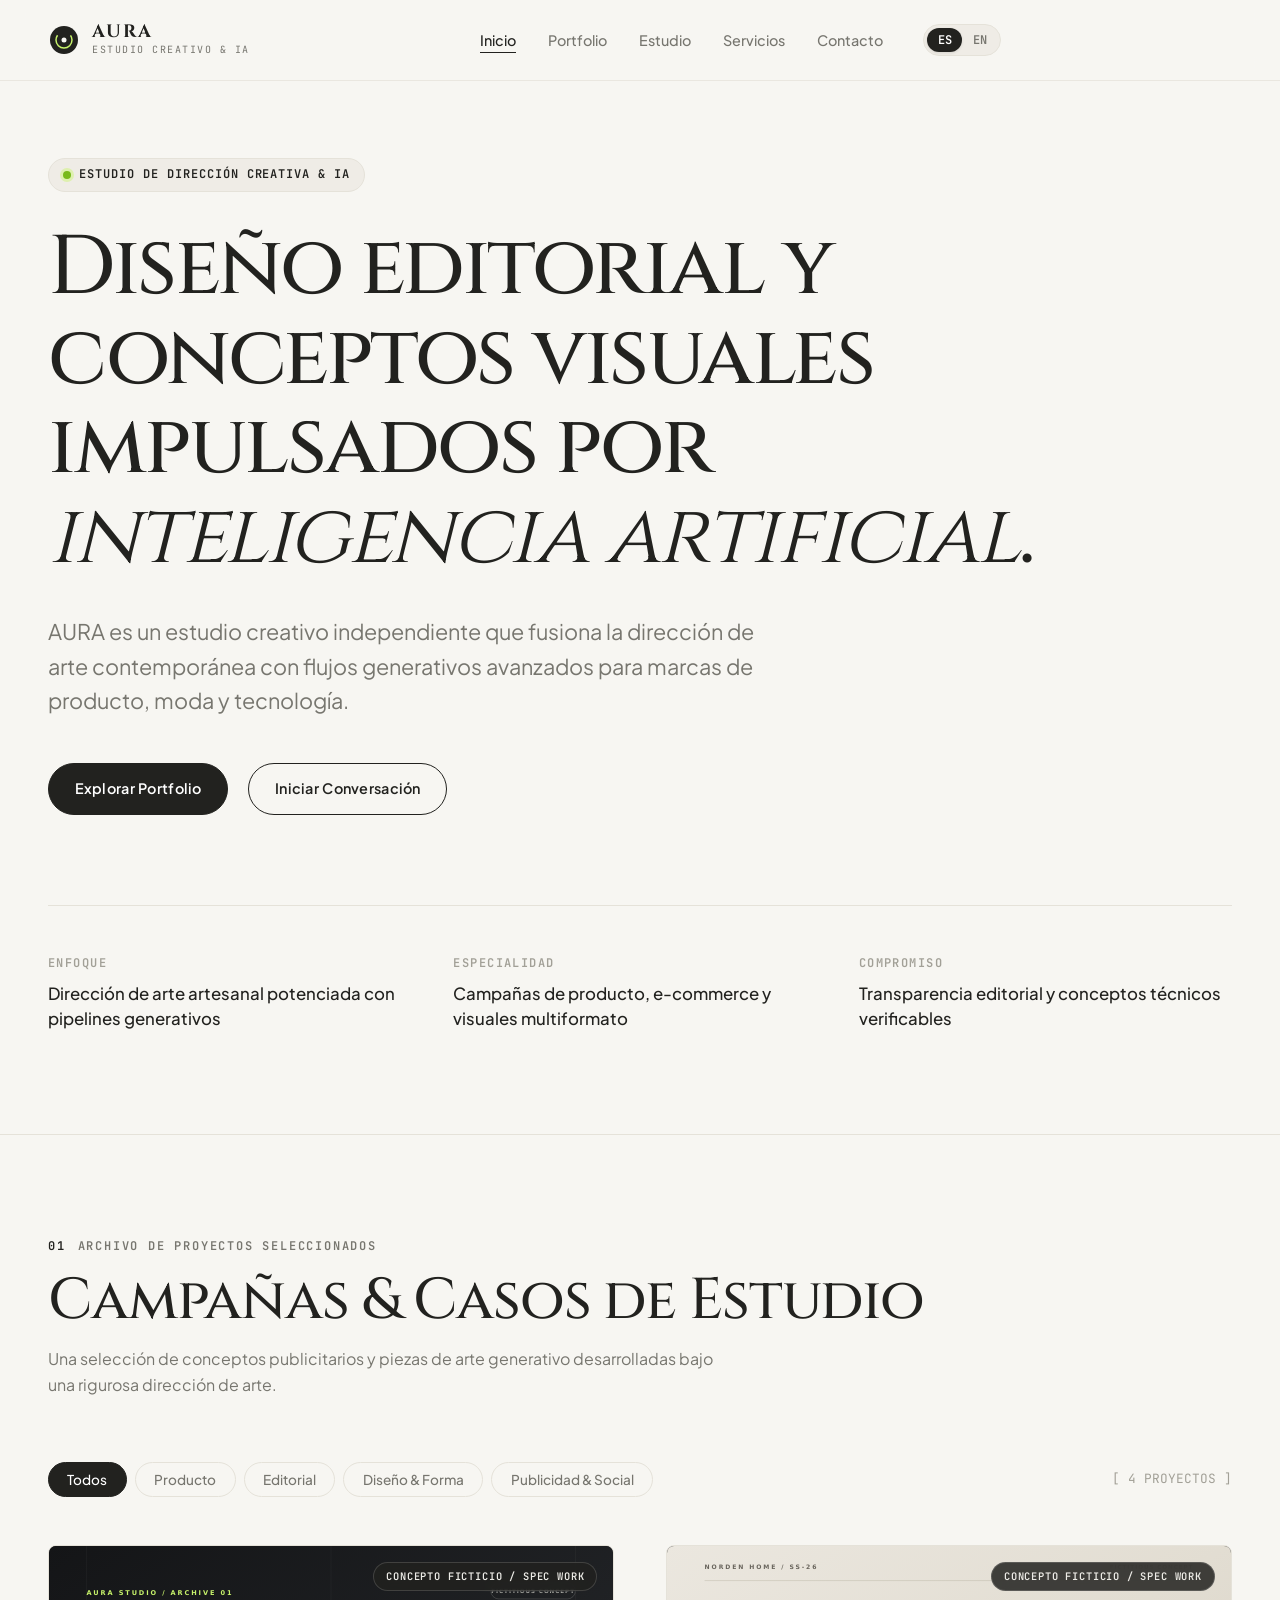
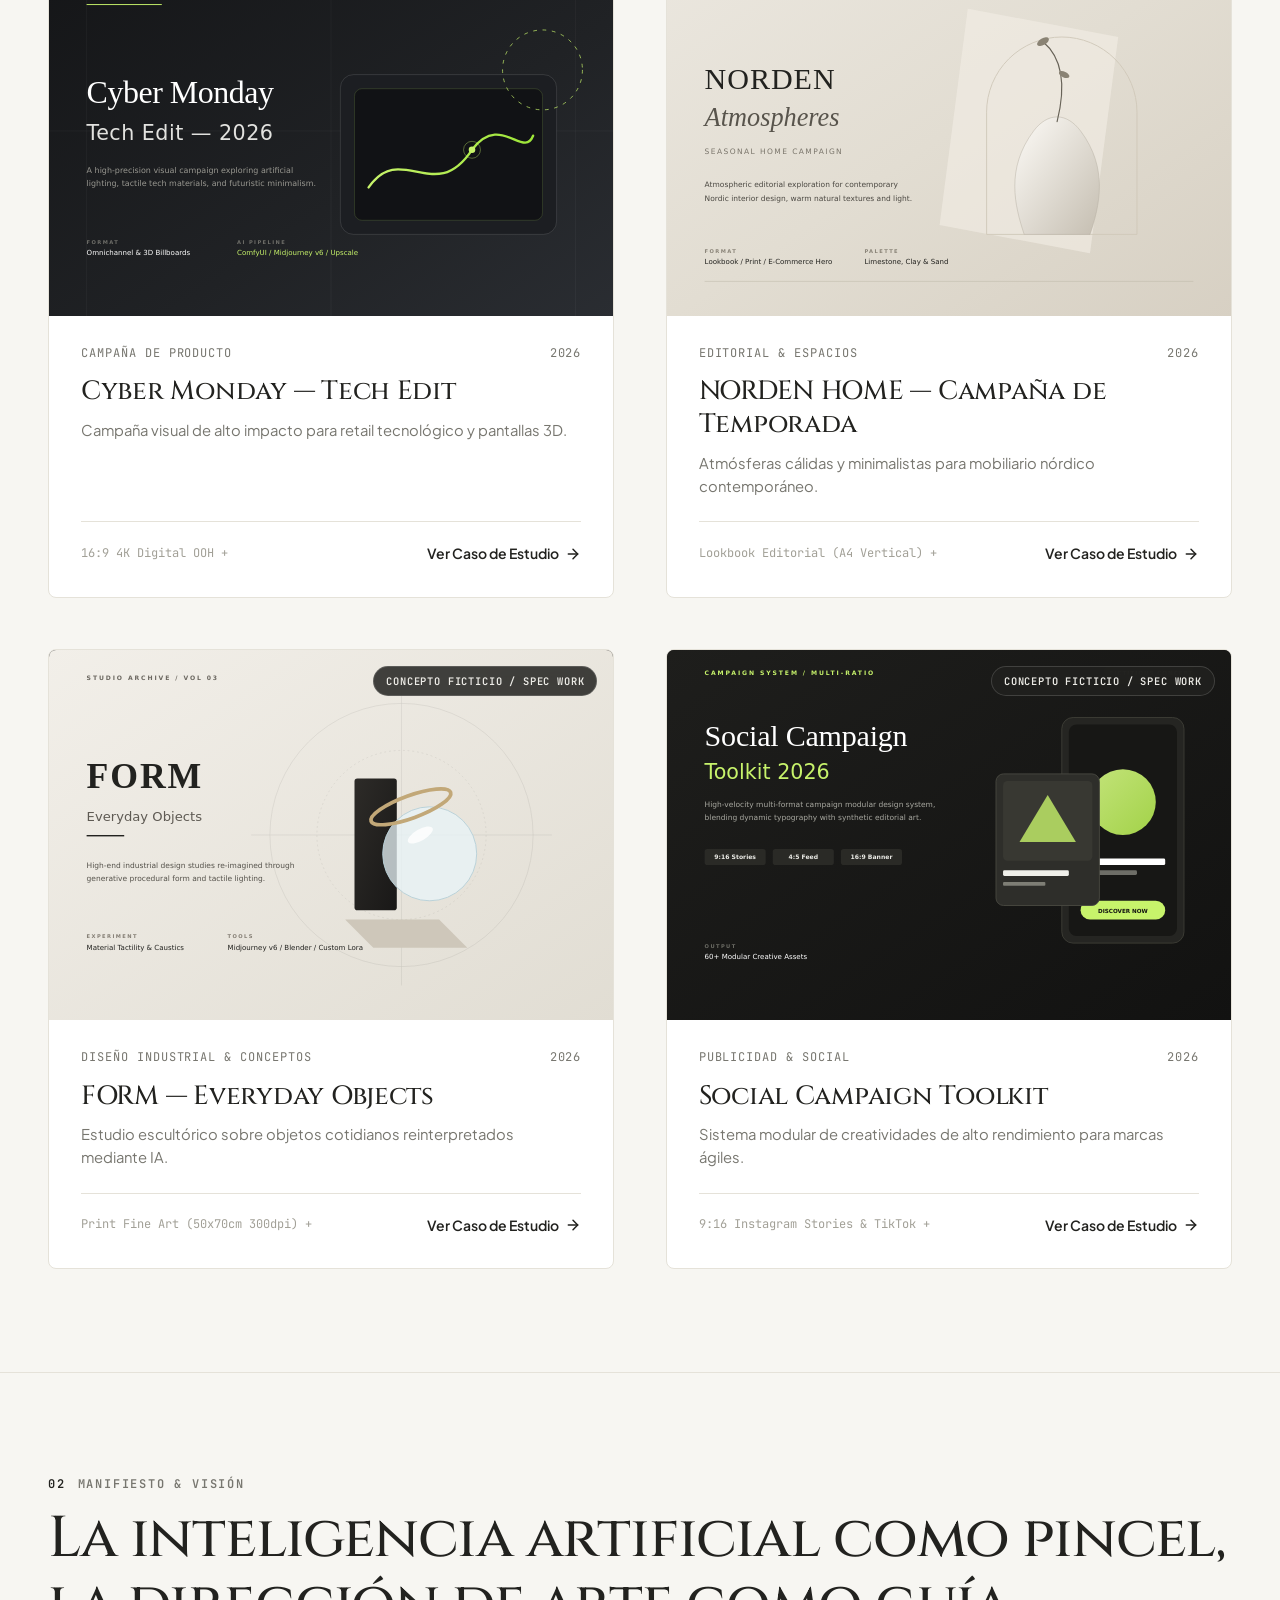
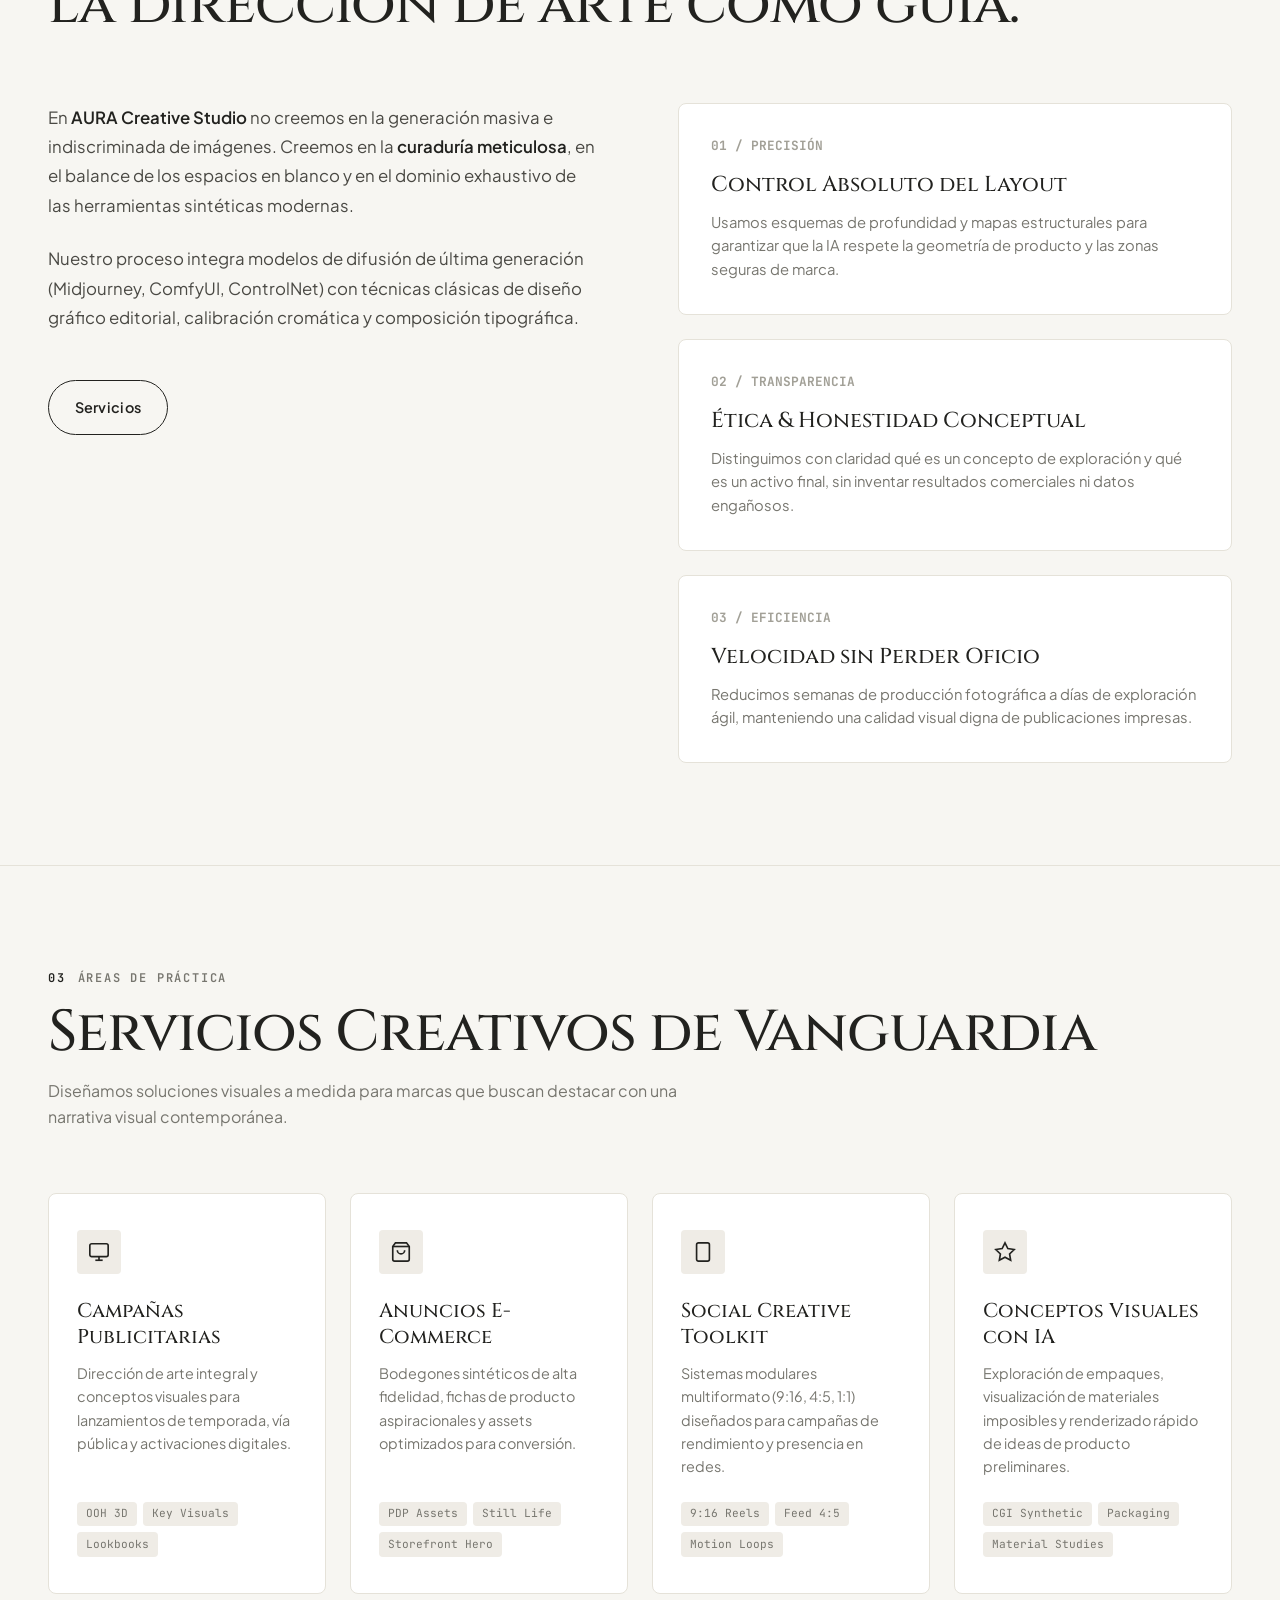
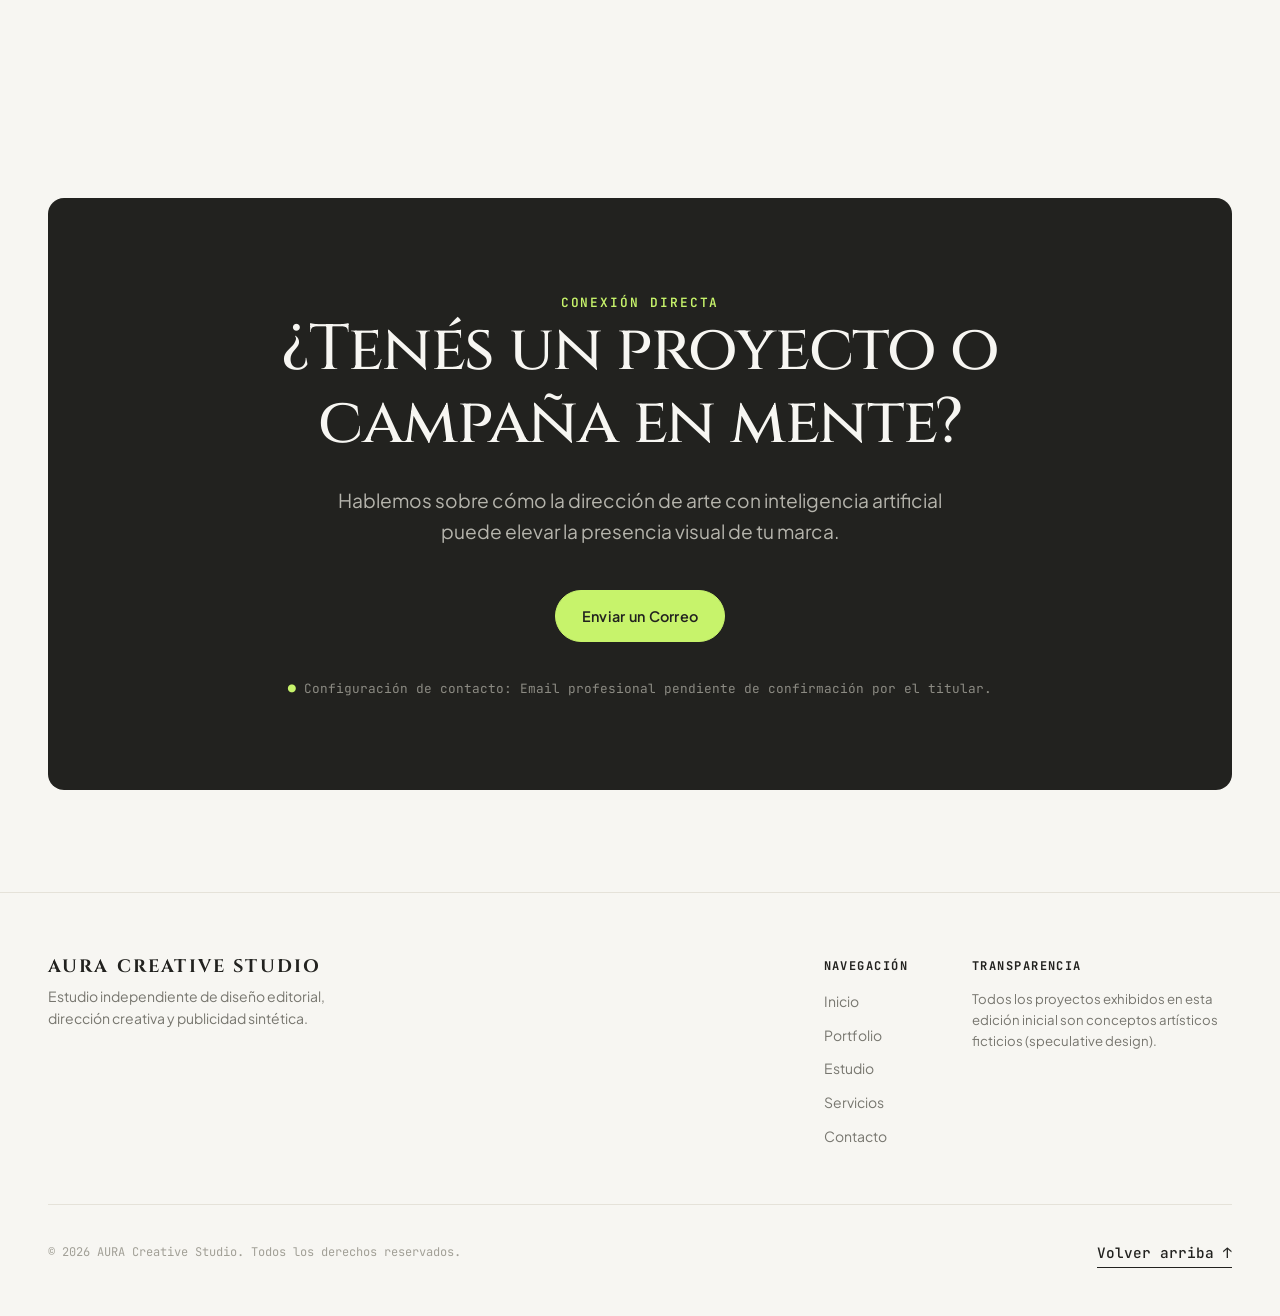
==== index.html @ a1bce403 "feat: initial release of AURA Creative Studio portfolio" ====
<!DOCTYPE html>
<html lang="es">
<head>
  <meta charset="UTF-8">
  <meta name="viewport" content="width=device-width, initial-scale=1.0">
  <title>AURA Creative Studio — Diseño Editorial & Contenido con IA</title>
  <meta name="description" content="Estudio creativo independiente especializado en campañas visuales, e-commerce y publicidad asistida por IA.">
  <meta name="keywords" content="AURA, Creative Studio, diseño editorial, inteligencia artificial, campañas publicitarias, dirección de arte, e-commerce">
  <meta name="author" content="AURA Creative Studio">
  
  <!-- Open Graph / Meta Social -->
  <meta property="og:type" content="website">
  <meta property="og:title" content="AURA Creative Studio — Diseño Editorial & Contenido con IA">
  <meta property="og:description" content="Estudio creativo independiente especializado en campañas visuales, e-commerce y publicidad asistida por IA.">
  <meta property="og:image" content="public/images/projects/cyber-monday.svg">
  <meta name="twitter:card" content="summary_large_image">

  <!-- Favicon -->
  <link rel="icon" type="image/svg+xml" href="public/favicon/favicon.svg">

  <!-- Typography: Cinzel, Plus Jakarta Sans, JetBrains Mono -->
  <link rel="preconnect" href="https://fonts.googleapis.com">
  <link rel="preconnect" href="https://fonts.gstatic.com" crossorigin>
  <link href="https://fonts.googleapis.com/css2?family=Cinzel:wght@400;500;600;700&family=JetBrains+Mono:wght@400;500;600;700&family=Plus+Jakarta+Sans:wght@300;400;500;600;700&display=swap" rel="stylesheet">

  <link rel="stylesheet" href="styles.css">
</head>
<body>
  <!-- Accessibility Skip Link -->
  <a href="#mainContent" class="skip-link" data-i18n="skip_link">Saltar al contenido principal</a>

  <!-- Header -->
  <header class="site-header" role="banner">
    <div class="container header-inner">
      <a href="#hero" class="brand-link" aria-label="AURA Creative Studio Home">
        <svg class="brand-mark" viewBox="0 0 64 64" width="32" height="32" aria-hidden="true">
          <circle cx="32" cy="32" r="28" fill="#22221F"/>
          <circle cx="32" cy="32" r="16" fill="none" stroke="#C7F36B" stroke-width="3" stroke-dasharray="60 30"/>
          <circle cx="32" cy="32" r="5" fill="#F7F6F2"/>
        </svg>
        <div class="brand-text">
          <span class="brand-name">AURA</span>
          <span class="brand-tag" data-i18n="brand_sub">Creative Studio &amp; AI</span>
        </div>
      </a>

      <!-- Desktop Nav -->
      <nav class="nav-desktop" aria-label="Navegación principal">
        <ul class="nav-links">
          <li><a href="#hero" class="nav-link active" data-i18n="nav_home">Inicio</a></li>
          <li><a href="#portfolio" class="nav-link" data-i18n="nav_portfolio">Portfolio</a></li>
          <li><a href="#studio" class="nav-link" data-i18n="nav_studio">Estudio</a></li>
          <li><a href="#services" class="nav-link" data-i18n="nav_services">Servicios</a></li>
          <li><a href="#contact" class="nav-link" data-i18n="nav_contact">Contacto</a></li>
        </ul>

        <!-- Language Switcher -->
        <div class="lang-switcher" role="group" aria-label="Selector de idioma">
          <button type="button" class="lang-btn active" data-set-lang="es" aria-pressed="true">ES</button>
          <button type="button" class="lang-btn" data-set-lang="en" aria-pressed="false">EN</button>
        </div>
      </nav>

      <!-- Mobile Actions -->
      <div class="header-actions">
        <div class="lang-switcher" style="display: none;" id="mobileLangSwitcher" role="group" aria-label="Selector de idioma móvil">
          <button type="button" class="lang-btn active" data-set-lang="es">ES</button>
          <button type="button" class="lang-btn" data-set-lang="en">EN</button>
        </div>
        <button type="button" class="mobile-menu-toggle" id="mobileMenuToggle" aria-expanded="false" aria-controls="mobileNav" aria-label="Abrir menú de navegación">
          <svg width="24" height="24" viewBox="0 0 24 24" fill="none" stroke="currentColor" stroke-width="2" stroke-linecap="round">
            <line x1="4" y1="8" x2="20" y2="8"></line>
            <line x1="4" y1="16" x2="20" y2="16"></line>
          </svg>
        </button>
      </div>
    </div>
  </header>

  <!-- Mobile Drawer -->
  <div class="mobile-nav" id="mobileNav" aria-label="Menú móvil">
    <ul class="mobile-nav-links">
      <li><a href="#hero" class="mobile-nav-link" data-i18n="nav_home">Inicio</a></li>
      <li><a href="#portfolio" class="mobile-nav-link" data-i18n="nav_portfolio">Portfolio</a></li>
      <li><a href="#studio" class="mobile-nav-link" data-i18n="nav_studio">Estudio</a></li>
      <li><a href="#services" class="mobile-nav-link" data-i18n="nav_services">Servicios</a></li>
      <li><a href="#contact" class="mobile-nav-link" data-i18n="nav_contact">Contacto</a></li>
    </ul>
    <div style="padding-top: 2rem; border-top: 1px solid var(--color-border); display: flex; justify-content: space-between; align-items: center;">
      <span style="font-family: var(--font-mono); font-size: 0.8rem; color: var(--color-text-secondary);">IDIOMA / LANGUAGE:</span>
      <div class="lang-switcher" role="group">
        <button type="button" class="lang-btn active" data-set-lang="es">ES</button>
        <button type="button" class="lang-btn" data-set-lang="en">EN</button>
      </div>
    </div>
  </div>

  <!-- Main Content -->
  <main id="mainContent">

    <!-- HERO SECTION -->
    <section class="section hero" id="hero">
      <div class="container">
        <div class="hero-editorial-badge">
          <span class="badge-pulse"></span>
          <span data-i18n="hero_badge">Estudio de Dirección Creativa &amp; IA</span>
        </div>

        <h1 class="hero-headline" data-i18n="hero_title">
          Diseño editorial y conceptos visuales impulsados por <em>inteligencia artificial</em>.
        </h1>

        <p class="hero-subhead" data-i18n="hero_desc">
          AURA es un estudio creativo independiente que fusiona la dirección de arte contemporánea con flujos generativos avanzados para marcas de producto, moda y tecnología.
        </p>

        <div class="hero-actions">
          <a href="#portfolio" class="btn btn-primary" data-i18n="hero_cta_projects">Explorar Portfolio</a>
          <a href="#contact" class="btn btn-secondary" data-i18n="hero_cta_contact">Iniciar Conversación</a>
        </div>

        <!-- Editorial Statement Grid -->
        <div class="statement-grid">
          <div class="statement-col">
            <span class="statement-label" data-i18n="stat_col1_label">Enfoque</span>
            <p class="statement-val" data-i18n="stat_col1_val">Dirección de arte artesanal potenciada con pipelines generativos</p>
          </div>
          <div class="statement-col">
            <span class="statement-label" data-i18n="stat_col2_label">Especialidad</span>
            <p class="statement-val" data-i18n="stat_col2_val">Campañas de producto, e-commerce y visuales multiformato</p>
          </div>
          <div class="statement-col">
            <span class="statement-label" data-i18n="stat_col3_label">Compromiso</span>
            <p class="statement-val" data-i18n="stat_col3_val">Transparencia editorial y conceptos técnicos verificables</p>
          </div>
        </div>
      </div>
    </section>

    <!-- PORTFOLIO SECTION -->
    <section class="section section-bordered" id="portfolio">
      <div class="container">
        <header class="section-header">
          <div class="section-meta">
            <span class="section-meta-num">01</span>
            <span data-i18n="portfolio_meta">Archivo de Proyectos Seleccionados</span>
          </div>
          <h2 class="section-title" data-i18n="portfolio_title">Campañas &amp; Casos de Estudio</h2>
          <p class="section-desc" data-i18n="portfolio_desc">Una selección de conceptos publicitarios y piezas de arte generativo desarrolladas bajo una rigurosa dirección de arte.</p>
        </header>

        <!-- Filters -->
        <div class="portfolio-controls">
          <div class="filter-group" role="tablist" aria-label="Filtrar por categoría">
            <button type="button" class="filter-btn active" data-filter="all" data-i18n="filter_all">Todos</button>
            <button type="button" class="filter-btn" data-filter="product" data-i18n="filter_product">Producto</button>
            <button type="button" class="filter-btn" data-filter="editorial" data-i18n="filter_editorial">Editorial</button>
            <button type="button" class="filter-btn" data-filter="industrial" data-i18n="filter_industrial">Diseño &amp; Forma</button>
            <button type="button" class="filter-btn" data-filter="social" data-i18n="filter_social">Publicidad &amp; Social</button>
          </div>
          <span class="project-count" id="projectCount">[ 4 PROYECTOS ]</span>
        </div>

        <!-- Dynamic Projects Grid -->
        <div class="projects-grid" id="projectsGrid">
          <!-- Rendered dynamically by script.js -->
        </div>
      </div>
    </section>

    <!-- STUDIO SECTION -->
    <section class="section section-bordered" id="studio">
      <div class="container">
        <header class="section-header">
          <div class="section-meta">
            <span class="section-meta-num">02</span>
            <span data-i18n="studio_meta">Manifiesto &amp; Visión</span>
          </div>
          <h2 class="section-title" data-i18n="studio_title">La inteligencia artificial como pincel, la dirección de arte como guía.</h2>
        </header>

        <div class="studio-layout">
          <div class="studio-copy">
            <p data-i18n="studio_p1">
              En <strong>AURA Creative Studio</strong> no creemos en la generación masiva e indiscriminada de imágenes. Creemos en la <strong>curaduría meticulosa</strong>, en el balance de los espacios en blanco y en el dominio exhaustivo de las herramientas sintéticas modernas.
            </p>
            <p data-i18n="studio_p2">
              Nuestro proceso integra modelos de difusión de última generación (Midjourney, ComfyUI, ControlNet) con técnicas clásicas de diseño gráfico editorial, calibración cromática y composición tipográfica.
            </p>
            <div style="margin-top: 1.5rem;">
              <a href="#services" class="btn btn-secondary" data-i18n="nav_services">Explorar Servicios</a>
            </div>
          </div>

          <div class="studio-ethos-cards">
            <article class="ethos-card">
              <div class="ethos-card-num" data-i18n="studio_card1_num">01 / PRECISIÓN</div>
              <h3 class="ethos-card-title" data-i18n="studio_card1_title">Control Absoluto del Layout</h3>
              <p class="ethos-card-desc" data-i18n="studio_card1_desc">Usamos esquemas de profundidad y mapas estructurales para garantizar que la IA respete la geometría de producto y las zonas seguras de marca.</p>
            </article>

            <article class="ethos-card">
              <div class="ethos-card-num" data-i18n="studio_card2_num">02 / TRANSPARENCIA</div>
              <h3 class="ethos-card-title" data-i18n="studio_card2_title">Ética &amp; Honestidad Conceptual</h3>
              <p class="ethos-card-desc" data-i18n="studio_card2_desc">Distinguimos con claridad qué es un concepto de exploración y qué es un activo final, sin inventar resultados comerciales ni datos engañosos.</p>
            </article>

            <article class="ethos-card">
              <div class="ethos-card-num" data-i18n="studio_card3_num">03 / EFICIENCIA</div>
              <h3 class="ethos-card-title" data-i18n="studio_card3_title">Velocidad sin Perder Oficio</h3>
              <p class="ethos-card-desc" data-i18n="studio_card3_desc">Reducimos semanas de producción fotográfica a días de exploración ágil, manteniendo una calidad visual digna de publicaciones impresas.</p>
            </article>
          </div>
        </div>
      </div>
    </section>

    <!-- SERVICES SECTION -->
    <section class="section section-bordered" id="services">
      <div class="container">
        <header class="section-header">
          <div class="section-meta">
            <span class="section-meta-num">03</span>
            <span data-i18n="services_meta">Áreas de Práctica</span>
          </div>
          <h2 class="section-title" data-i18n="services_title">Servicios Creativos de Vanguardia</h2>
          <p class="section-desc" data-i18n="services_desc">Diseñamos soluciones visuales a medida para marcas que buscan destacar con una narrativa visual contemporánea.</p>
        </header>

        <div class="services-grid">
          <!-- Srv 1 -->
          <article class="service-card">
            <div>
              <div class="service-icon" aria-hidden="true">
                <svg width="22" height="22" viewBox="0 0 24 24" fill="none" stroke="currentColor" stroke-width="1.8">
                  <rect x="2" y="3" width="20" height="14" rx="2"></rect>
                  <line x1="8" y1="21" x2="16" y2="21"></line>
                  <line x1="12" y1="17" x2="12" y2="21"></line>
                </svg>
              </div>
              <h3 class="service-title" data-i18n="srv1_title">Campañas Publicitarias</h3>
              <p class="service-desc" data-i18n="srv1_desc">Dirección de arte integral y conceptos visuales para lanzamientos de temporada, vía pública y activaciones digitales.</p>
            </div>
            <ul class="service-pills">
              <li class="service-pill">OOH 3D</li>
              <li class="service-pill">Key Visuals</li>
              <li class="service-pill">Lookbooks</li>
            </ul>
          </article>

          <!-- Srv 2 -->
          <article class="service-card">
            <div>
              <div class="service-icon" aria-hidden="true">
                <svg width="22" height="22" viewBox="0 0 24 24" fill="none" stroke="currentColor" stroke-width="1.8">
                  <path d="M6 2L3 6v14a2 2 0 0 0 2 2h14a2 2 0 0 0 2-2V6l-3-4z"></path>
                  <line x1="3" y1="6" x2="21" y2="6"></line>
                  <path d="M16 10a4 4 0 0 1-8 0"></path>
                </svg>
              </div>
              <h3 class="service-title" data-i18n="srv2_title">Anuncios E-Commerce</h3>
              <p class="service-desc" data-i18n="srv2_desc">Bodegones sintéticos de alta fidelidad, fichas de producto aspiracionales y assets optimizados para conversión.</p>
            </div>
            <ul class="service-pills">
              <li class="service-pill">PDP Assets</li>
              <li class="service-pill">Still Life</li>
              <li class="service-pill">Storefront Hero</li>
            </ul>
          </article>

          <!-- Srv 3 -->
          <article class="service-card">
            <div>
              <div class="service-icon" aria-hidden="true">
                <svg width="22" height="22" viewBox="0 0 24 24" fill="none" stroke="currentColor" stroke-width="1.8">
                  <rect x="5" y="2" width="14" height="20" rx="2" ry="2"></rect>
                  <line x1="12" y1="18" x2="12.01" y2="18"></line>
                </svg>
              </div>
              <h3 class="service-title" data-i18n="srv3_title">Social Creative Toolkit</h3>
              <p class="service-desc" data-i18n="srv3_desc">Sistemas modulares multiformato (9:16, 4:5, 1:1) diseñados para campañas de rendimiento y presencia en redes.</p>
            </div>
            <ul class="service-pills">
              <li class="service-pill">9:16 Reels</li>
              <li class="service-pill">Feed 4:5</li>
              <li class="service-pill">Motion Loops</li>
            </ul>
          </article>

          <!-- Srv 4 -->
          <article class="service-card">
            <div>
              <div class="service-icon" aria-hidden="true">
                <svg width="22" height="22" viewBox="0 0 24 24" fill="none" stroke="currentColor" stroke-width="1.8">
                  <polygon points="12 2 15.09 8.26 22 9.27 17 14.14 18.18 21.02 12 17.77 5.82 21.02 7 14.14 2 9.27 8.91 8.26 12 2"></polygon>
                </svg>
              </div>
              <h3 class="service-title" data-i18n="srv4_title">Conceptos Visuales con IA</h3>
              <p class="service-desc" data-i18n="srv4_desc">Exploración de empaques, visualización de materiales imposibles y renderizado rápido de ideas de producto preliminares.</p>
            </div>
            <ul class="service-pills">
              <li class="service-pill">CGI Synthetic</li>
              <li class="service-pill">Packaging</li>
              <li class="service-pill">Material Studies</li>
            </ul>
          </article>
        </div>
      </div>
    </section>

    <!-- CONTACT SECTION -->
    <section class="section" id="contact">
      <div class="container">
        <div class="contact-wrapper">
          <span class="contact-eyebrow" data-i18n="contact_eyebrow">Conexión Directa</span>
          <h2 class="contact-title" data-i18n="contact_title">¿Tenés un proyecto o campaña en mente?</h2>
          <p class="contact-desc" data-i18n="contact_desc">
            Hablemos sobre cómo la dirección de arte con inteligencia artificial puede elevar la presencia visual de tu marca.
          </p>

          <div class="contact-actions">
            <!-- Email button clearly configured with pending safety notice -->
            <a href="mailto:pending-setup@aura-creative.studio" class="btn btn-accent" data-contact-btn data-i18n="contact_btn_email">
              <svg width="18" height="18" viewBox="0 0 24 24" fill="none" stroke="currentColor" stroke-width="2" aria-hidden="true">
                <path d="M4 4h16c1.1 0 2 .9 2 2v12c0 1.1-.9 2-2 2H4c-1.1 0-2-.9-2-2V6c0-1.1.9-2 2-2z"></path>
                <polyline points="22,6 12,13 2,6"></polyline>
              </svg>
              Enviar un Correo
            </a>
          </div>

          <div class="contact-notice" id="contactPendingNotice">
            <span class="notice-icon">●</span>
            <span data-i18n="contact_pending_badge">Configuración de contacto: Email profesional pendiente de confirmación por el titular.</span>
          </div>
        </div>
      </div>
    </section>

  </main>

  <!-- Case Study Interactive Modal -->
  <div class="modal-overlay" id="caseStudyModal" role="dialog" aria-modal="true" aria-hidden="true">
    <div class="modal-card">
      <button type="button" class="modal-close-btn" aria-label="Cerrar modal" data-i18n-attr="aria-label:modal_close_aria">
        <svg width="20" height="20" viewBox="0 0 24 24" fill="none" stroke="currentColor" stroke-width="2">
          <line x1="18" y1="6" x2="6" y2="18"></line>
          <line x1="6" y1="6" x2="18" y2="18"></line>
        </svg>
      </button>
      <div class="modal-body" id="modalDynamicContent">
        <!-- Rendered dynamically by script.js -->
      </div>
    </div>
  </div>

  <!-- Site Footer -->
  <footer class="site-footer" role="contentinfo">
    <div class="container">
      <div class="footer-top">
        <div class="footer-brand">
          <div class="brand-name">AURA CREATIVE STUDIO</div>
          <p data-i18n="footer_tagline">Estudio independiente de diseño editorial, dirección creativa y publicidad sintética.</p>
        </div>

        <div class="footer-nav-group">
          <div class="footer-col">
            <span class="footer-col-title" data-i18n="footer_col_nav">Navegación</span>
            <ul class="footer-col-links">
              <li><a href="#hero" data-i18n="nav_home">Inicio</a></li>
              <li><a href="#portfolio" data-i18n="nav_portfolio">Portfolio</a></li>
              <li><a href="#studio" data-i18n="nav_studio">Estudio</a></li>
              <li><a href="#services" data-i18n="nav_services">Servicios</a></li>
              <li><a href="#contact" data-i18n="nav_contact">Contacto</a></li>
            </ul>
          </div>

          <div class="footer-col">
            <span class="footer-col-title" data-i18n="footer_col_legal">Transparencia</span>
            <p style="font-size: 0.825rem; color: var(--color-text-secondary); max-width: 260px;" data-i18n="footer_legal_spec">
              Todos los proyectos exhibidos en esta edición inicial son conceptos artísticos ficticios (speculative design).
            </p>
          </div>
        </div>
      </div>

      <div class="footer-bottom">
        <p data-i18n="footer_legal_copy">© 2026 AURA Creative Studio. Todos los derechos reservados.</p>
        <a href="#hero" class="nav-link" data-i18n="footer_back_to_top">Volver arriba ↑</a>
      </div>
    </div>
  </footer>

  <script src="script.js"></script>
</body>
</html>
---- styles.css ----
:root {
  --color-bg-primary: #F7F6F2;
  --color-bg-surface: #FFFFFF;
  --color-bg-subtle: #EFECE6;
  --color-text-primary: #22221F;
  --color-text-secondary: #77766F;
  --color-text-tertiary: #A2A097;
  --color-accent: #C7F36B;
  --color-accent-dark: #9ED438;
  --color-border: #E5E2D9;
  --color-border-dark: #22221F;
  --color-tag-bg: #EAE6DC;

  --font-serif: 'Cinzel', 'Playfair Display', Georgia, serif;
  --font-sans: 'Plus Jakarta Sans', -apple-system, BlinkMacSystemFont, 'Segoe UI', Roboto, Helvetica, Arial, sans-serif;
  --font-mono: 'JetBrains Mono', SFMono-Regular, Menlo, Monaco, Consolas, monospace;

  --container-max: 1280px;
  --container-pad: clamp(1.25rem, 4vw, 3rem);
  --section-pad-y: clamp(4rem, 8vw, 8rem);
  --transition-smooth: cubic-bezier(0.16, 1, 0.3, 1);
  --radius-sm: 4px;
  --radius-md: 8px;
  --radius-lg: 16px;
  --radius-pill: 9999px;

  --shadow-sm: 0 2px 8px rgba(34, 34, 31, 0.04);
  --shadow-md: 0 12px 32px rgba(34, 34, 31, 0.08);
  --shadow-lg: 0 24px 64px rgba(34, 34, 31, 0.12);
}

/* Reset & Base */
*, *::before, *::after {
  box-sizing: border-box;
  margin: 0;
  padding: 0;
}

html {
  scroll-behavior: smooth;
  font-size: 16px;
  -webkit-text-size-adjust: 100%;
}

body {
  background-color: var(--color-bg-primary);
  color: var(--color-text-primary);
  font-family: var(--font-sans);
  line-height: 1.6;
  -webkit-font-smoothing: antialiased;
  -moz-osx-font-smoothing: grayscale;
  overflow-x: hidden;
}

img, svg {
  display: block;
  max-width: 100%;
  height: auto;
}

a {
  color: inherit;
  text-decoration: none;
  transition: color 0.25s ease, opacity 0.25s ease;
}

button {
  font-family: inherit;
  cursor: pointer;
  border: none;
  background: none;
}

/* Accessibility Focus States */
:focus-visible {
  outline: 2px solid var(--color-text-primary);
  outline-offset: 3px;
}

.skip-link {
  position: absolute;
  top: -100px;
  left: 1.5rem;
  background: var(--color-text-primary);
  color: var(--color-bg-primary);
  padding: 0.75rem 1.25rem;
  z-index: 9999;
  border-radius: var(--radius-sm);
  font-size: 0.875rem;
  font-weight: 600;
  transition: top 0.2s ease;
}

.skip-link:focus {
  top: 1.5rem;
}

/* Layout Utilities */
.container {
  max-width: var(--container-max);
  margin-inline: auto;
  padding-inline: var(--container-pad);
}

.section {
  padding-block: var(--section-pad-y);
  position: relative;
}

.section-bordered {
  border-top: 1px solid var(--color-border);
}

.section-header {
  margin-bottom: clamp(2.5rem, 5vw, 4.5rem);
  display: flex;
  flex-direction: column;
  gap: 0.75rem;
}

.section-meta {
  display: flex;
  align-items: center;
  gap: 0.75rem;
  font-family: var(--font-mono);
  font-size: 0.75rem;
  font-weight: 600;
  letter-spacing: 0.15em;
  text-transform: uppercase;
  color: var(--color-text-secondary);
}

.section-meta-num {
  color: var(--color-text-primary);
}

.section-title {
  font-family: var(--font-serif);
  font-size: clamp(2.25rem, 4.5vw, 3.75rem);
  font-weight: 500;
  line-height: 1.15;
  letter-spacing: -0.02em;
}

.section-desc {
  max-width: 680px;
  font-size: clamp(1rem, 1.25vw, 1.15rem);
  color: var(--color-text-secondary);
}

/* Header & Navigation */
.site-header {
  position: sticky;
  top: 0;
  z-index: 1000;
  background-color: rgba(247, 246, 242, 0.92);
  backdrop-filter: blur(12px);
  -webkit-backdrop-filter: blur(12px);
  border-bottom: 1px solid rgba(229, 226, 217, 0.7);
  transition: padding 0.3s ease;
}

.header-inner {
  display: flex;
  align-items: center;
  justify-content: space-between;
  height: 80px;
}

.brand-link {
  display: flex;
  align-items: center;
  gap: 0.75rem;
}

.brand-mark {
  width: 32px;
  height: 32px;
}

.brand-text {
  display: flex;
  flex-direction: column;
}

.brand-name {
  font-family: var(--font-serif);
  font-size: 1.125rem;
  font-weight: 700;
  letter-spacing: 0.12em;
  line-height: 1.1;
}

.brand-tag {
  font-family: var(--font-mono);
  font-size: 0.625rem;
  letter-spacing: 0.15em;
  text-transform: uppercase;
  color: var(--color-text-secondary);
}

.nav-desktop {
  display: flex;
  align-items: center;
  gap: 2.5rem;
}

.nav-links {
  display: flex;
  list-style: none;
  gap: 2rem;
}

.nav-link {
  font-size: 0.9rem;
  font-weight: 500;
  color: var(--color-text-secondary);
  position: relative;
  padding-block: 0.25rem;
}

.nav-link:hover, .nav-link.active {
  color: var(--color-text-primary);
}

.nav-link::after {
  content: '';
  position: absolute;
  bottom: 0;
  left: 0;
  width: 0%;
  height: 1.5px;
  background-color: var(--color-text-primary);
  transition: width 0.25s ease;
}

.nav-link:hover::after, .nav-link.active::after {
  width: 100%;
}

.header-actions {
  display: flex;
  align-items: center;
  gap: 1.25rem;
}

/* Language Toggle Switcher */
.lang-switcher {
  display: inline-flex;
  align-items: center;
  background: var(--color-bg-subtle);
  border-radius: var(--radius-pill);
  padding: 3px;
  border: 1px solid var(--color-border);
}

.lang-btn {
  font-family: var(--font-mono);
  font-size: 0.75rem;
  font-weight: 600;
  padding: 0.25rem 0.65rem;
  border-radius: var(--radius-pill);
  color: var(--color-text-secondary);
  transition: all 0.2s ease;
}

.lang-btn.active {
  background: var(--color-text-primary);
  color: var(--color-bg-surface);
  box-shadow: 0 1px 3px rgba(0,0,0,0.1);
}

.mobile-menu-toggle {
  display: none;
  padding: 0.5rem;
  color: var(--color-text-primary);
}

/* Mobile Nav Drawer */
.mobile-nav {
  display: none;
  position: fixed;
  top: 80px;
  left: 0;
  width: 100%;
  height: calc(100vh - 80px);
  background: var(--color-bg-primary);
  padding: 2.5rem var(--container-pad);
  z-index: 999;
  flex-direction: column;
  justify-content: space-between;
  border-top: 1px solid var(--color-border);
  transform: translateY(-10px);
  opacity: 0;
  pointer-events: none;
  transition: all 0.3s var(--transition-smooth);
}

.mobile-nav.is-open {
  transform: translateY(0);
  opacity: 1;
  pointer-events: auto;
}

.mobile-nav-links {
  list-style: none;
  display: flex;
  flex-direction: column;
  gap: 1.5rem;
}

.mobile-nav-link {
  font-family: var(--font-serif);
  font-size: 1.75rem;
  font-weight: 500;
  color: var(--color-text-primary);
}

/* Buttons */
.btn {
  display: inline-flex;
  align-items: center;
  justify-content: center;
  gap: 0.65rem;
  padding: 0.85rem 1.6rem;
  font-size: 0.9rem;
  font-weight: 600;
  letter-spacing: 0.02em;
  border-radius: var(--radius-pill);
  transition: all 0.25s ease;
  white-space: nowrap;
}

.btn-primary {
  background-color: var(--color-text-primary);
  color: var(--color-bg-surface);
  border: 1px solid var(--color-text-primary);
}

.btn-primary:hover {
  background-color: #3b3a35;
  border-color: #3b3a35;
  transform: translateY(-1px);
  box-shadow: var(--shadow-sm);
}

.btn-secondary {
  background-color: transparent;
  color: var(--color-text-primary);
  border: 1px solid var(--color-border-dark);
}

.btn-secondary:hover {
  background-color: var(--color-text-primary);
  color: var(--color-bg-surface);
}

.btn-accent {
  background-color: var(--color-accent);
  color: var(--color-text-primary);
  border: 1px solid var(--color-accent);
}

.btn-accent:hover {
  background-color: var(--color-accent-dark);
  transform: translateY(-1px);
}

/* Hero Section */
.hero {
  padding-top: clamp(3rem, 6vw, 6rem);
  padding-bottom: clamp(4rem, 8vw, 8rem);
}

.hero-editorial-badge {
  display: inline-flex;
  align-items: center;
  gap: 0.5rem;
  padding: 0.4rem 0.9rem;
  border-radius: var(--radius-pill);
  background-color: var(--color-bg-subtle);
  border: 1px solid var(--color-border);
  font-family: var(--font-mono);
  font-size: 0.75rem;
  font-weight: 600;
  letter-spacing: 0.08em;
  text-transform: uppercase;
  margin-bottom: 2rem;
}

.badge-pulse {
  width: 8px;
  height: 8px;
  border-radius: 50%;
  background-color: #79BA1B;
  box-shadow: 0 0 0 3px rgba(199, 243, 107, 0.45);
}

.hero-headline {
  font-family: var(--font-serif);
  font-size: clamp(2.75rem, 6.5vw, 5.5rem);
  font-weight: 500;
  line-height: 1.08;
  letter-spacing: -0.03em;
  max-width: 1050px;
  margin-bottom: 2rem;
}

.hero-headline em {
  font-style: italic;
  font-family: var(--font-serif);
  font-weight: 400;
}

.hero-subhead {
  font-size: clamp(1.125rem, 1.8vw, 1.35rem);
  color: var(--color-text-secondary);
  max-width: 720px;
  line-height: 1.6;
  margin-bottom: 2.75rem;
}

.hero-actions {
  display: flex;
  align-items: center;
  gap: 1.25rem;
  flex-wrap: wrap;
}

/* Editorial Statement Grid */
.statement-grid {
  display: grid;
  grid-template-columns: repeat(3, 1fr);
  gap: 2rem;
  margin-top: clamp(4rem, 7vw, 6.5rem);
  padding-top: 3rem;
  border-top: 1px solid var(--color-border);
}

.statement-col {
  display: flex;
  flex-direction: column;
  gap: 0.5rem;
}

.statement-label {
  font-family: var(--font-mono);
  font-size: 0.75rem;
  font-weight: 600;
  letter-spacing: 0.12em;
  text-transform: uppercase;
  color: var(--color-text-tertiary);
}

.statement-val {
  font-size: 1.05rem;
  font-weight: 500;
  color: var(--color-text-primary);
  line-height: 1.5;
}

/* Portfolio Filters */
.portfolio-controls {
  display: flex;
  align-items: center;
  justify-content: space-between;
  flex-wrap: wrap;
  gap: 1.25rem;
  margin-bottom: 3rem;
}

.filter-group {
  display: flex;
  gap: 0.5rem;
  flex-wrap: wrap;
}

.filter-btn {
  font-size: 0.85rem;
  font-weight: 500;
  padding: 0.5rem 1.15rem;
  border-radius: var(--radius-pill);
  background: transparent;
  color: var(--color-text-secondary);
  border: 1px solid var(--color-border);
  transition: all 0.2s ease;
}

.filter-btn:hover {
  color: var(--color-text-primary);
  border-color: var(--color-border-dark);
}

.filter-btn.active {
  background: var(--color-text-primary);
  color: var(--color-bg-surface);
  border-color: var(--color-text-primary);
}

.project-count {
  font-family: var(--font-mono);
  font-size: 0.8rem;
  color: var(--color-text-tertiary);
}

/* Projects Grid */
.projects-grid {
  display: grid;
  grid-template-columns: repeat(2, 1fr);
  gap: clamp(2rem, 4vw, 3.5rem);
}

.project-card {
  display: flex;
  flex-direction: column;
  background: var(--color-bg-surface);
  border: 1px solid var(--color-border);
  border-radius: var(--radius-md);
  overflow: hidden;
  transition: transform 0.4s var(--transition-smooth), box-shadow 0.4s var(--transition-smooth);
}

.project-card:hover {
  transform: translateY(-6px);
  box-shadow: var(--shadow-md);
}

.project-card-media {
  position: relative;
  aspect-ratio: 16 / 10.5;
  background: #1A1A18;
  overflow: hidden;
}

.project-card-media img {
  width: 100%;
  height: 100%;
  object-fit: cover;
  transition: transform 0.6s var(--transition-smooth);
}

.project-card:hover .project-card-media img {
  transform: scale(1.03);
}

.fictitious-pill {
  position: absolute;
  top: 1rem;
  right: 1rem;
  background: rgba(34, 34, 31, 0.85);
  backdrop-filter: blur(8px);
  color: #ECEBE6;
  font-family: var(--font-mono);
  font-size: 0.65rem;
  font-weight: 600;
  letter-spacing: 0.08em;
  padding: 0.35rem 0.75rem;
  border-radius: var(--radius-pill);
  border: 1px solid rgba(255, 255, 255, 0.15);
}

.project-card-body {
  padding: 1.75rem 2rem 2rem;
  display: flex;
  flex-direction: column;
  flex-grow: 1;
}

.project-card-meta {
  display: flex;
  justify-content: space-between;
  align-items: center;
  font-family: var(--font-mono);
  font-size: 0.75rem;
  color: var(--color-text-secondary);
  margin-bottom: 0.75rem;
  text-transform: uppercase;
  letter-spacing: 0.08em;
}

.project-card-title {
  font-family: var(--font-serif);
  font-size: 1.65rem;
  font-weight: 500;
  letter-spacing: -0.01em;
  line-height: 1.25;
  margin-bottom: 0.65rem;
}

.project-card-desc {
  font-size: 0.925rem;
  color: var(--color-text-secondary);
  line-height: 1.55;
  margin-bottom: 1.5rem;
  flex-grow: 1;
}

.project-card-footer {
  display: flex;
  align-items: center;
  justify-content: space-between;
  padding-top: 1.25rem;
  border-top: 1px solid var(--color-border);
}

.project-formats {
  font-family: var(--font-mono);
  font-size: 0.75rem;
  color: var(--color-text-tertiary);
}

.view-case-link {
  font-size: 0.875rem;
  font-weight: 600;
  display: inline-flex;
  align-items: center;
  gap: 0.4rem;
  color: var(--color-text-primary);
}

.view-case-link svg {
  transition: transform 0.2s ease;
}

.project-card:hover .view-case-link svg {
  transform: translateX(4px);
}

/* Modal Case Study */
.modal-overlay {
  position: fixed;
  inset: 0;
  background: rgba(20, 20, 18, 0.75);
  backdrop-filter: blur(8px);
  z-index: 2000;
  display: none;
  align-items: center;
  justify-content: center;
  padding: clamp(1rem, 3vw, 2.5rem);
}

.modal-overlay.is-open {
  display: flex;
}

.modal-card {
  background: var(--color-bg-primary);
  width: 100%;
  max-width: 980px;
  max-height: 90vh;
  border-radius: var(--radius-lg);
  border: 1px solid var(--color-border);
  overflow-y: auto;
  box-shadow: var(--shadow-lg);
  position: relative;
  animation: modalEnter 0.35s var(--transition-smooth);
}

@keyframes modalEnter {
  from { opacity: 0; transform: translateY(20px) scale(0.98); }
  to { opacity: 1; transform: translateY(0) scale(1); }
}

.modal-close-btn {
  position: sticky;
  top: 1.5rem;
  right: 1.5rem;
  float: right;
  z-index: 10;
  background: var(--color-text-primary);
  color: var(--color-bg-surface);
  width: 40px;
  height: 40px;
  border-radius: 50%;
  display: flex;
  align-items: center;
  justify-content: center;
  margin-right: 1.5rem;
  margin-top: 1.5rem;
  transition: transform 0.2s ease, background-color 0.2s ease;
}

.modal-close-btn:hover {
  transform: rotate(90deg);
  background-color: #3b3a35;
}

.modal-body {
  padding: 2.5rem;
}

.modal-hero-img-wrap {
  width: 100%;
  border-radius: var(--radius-md);
  overflow: hidden;
  margin-bottom: 2.5rem;
  border: 1px solid var(--color-border);
  background: #1A1A18;
}

.modal-hero-img {
  width: 100%;
  height: auto;
}

.modal-project-header {
  margin-bottom: 2rem;
}

.modal-category {
  font-family: var(--font-mono);
  font-size: 0.8rem;
  font-weight: 600;
  letter-spacing: 0.12em;
  text-transform: uppercase;
  color: var(--color-text-secondary);
  margin-bottom: 0.5rem;
}

.modal-title {
  font-family: var(--font-serif);
  font-size: clamp(2rem, 3.5vw, 3rem);
  font-weight: 500;
  line-height: 1.2;
  margin-bottom: 0.75rem;
}

.modal-tagline {
  font-size: 1.15rem;
  color: var(--color-text-secondary);
}

.modal-disclaimer-box {
  background: var(--color-bg-subtle);
  border-left: 3px solid var(--color-accent);
  padding: 1rem 1.25rem;
  border-radius: 0 var(--radius-sm) var(--radius-sm) 0;
  margin-bottom: 2.5rem;
  font-size: 0.85rem;
  color: var(--color-text-secondary);
}

.modal-specs-grid {
  display: grid;
  grid-template-columns: repeat(2, 1fr);
  gap: 2rem;
  padding-block: 2rem;
  border-block: 1px solid var(--color-border);
  margin-bottom: 2.5rem;
}

.spec-item {
  display: flex;
  flex-direction: column;
  gap: 0.35rem;
}

.spec-title {
  font-family: var(--font-mono);
  font-size: 0.75rem;
  font-weight: 700;
  letter-spacing: 0.1em;
  text-transform: uppercase;
  color: var(--color-text-tertiary);
}

.spec-content {
  font-size: 0.95rem;
  color: var(--color-text-primary);
  line-height: 1.5;
}

.tool-tags-list {
  display: flex;
  flex-wrap: wrap;
  gap: 0.5rem;
  margin-top: 0.25rem;
}

.tool-tag {
  font-family: var(--font-mono);
  font-size: 0.75rem;
  padding: 0.25rem 0.65rem;
  background: var(--color-tag-bg);
  border-radius: var(--radius-sm);
  color: var(--color-text-primary);
}

.modal-narrative {
  margin-bottom: 2.5rem;
}

.narrative-title {
  font-family: var(--font-serif);
  font-size: 1.5rem;
  font-weight: 500;
  margin-bottom: 1rem;
}

.narrative-text {
  font-size: 1rem;
  line-height: 1.7;
  color: #4A4944;
}

.deliverables-list {
  list-style: none;
  display: grid;
  grid-template-columns: repeat(2, 1fr);
  gap: 0.75rem 1.5rem;
  margin-top: 0.5rem;
}

.deliverable-item {
  position: relative;
  padding-left: 1.5rem;
  font-size: 0.95rem;
  color: var(--color-text-primary);
}

.deliverable-item::before {
  content: '→';
  position: absolute;
  left: 0;
  color: var(--color-text-secondary);
}

/* Studio Section */
.studio-layout {
  display: grid;
  grid-template-columns: 1fr 1fr;
  gap: clamp(3rem, 6vw, 6rem);
  align-items: start;
}

.studio-copy {
  display: flex;
  flex-direction: column;
  gap: 1.5rem;
  font-size: 1.05rem;
  line-height: 1.75;
  color: #4A4944;
}

.studio-copy p strong {
  color: var(--color-text-primary);
  font-weight: 600;
}

.studio-ethos-cards {
  display: flex;
  flex-direction: column;
  gap: 1.5rem;
}

.ethos-card {
  background: var(--color-bg-surface);
  border: 1px solid var(--color-border);
  padding: 2rem;
  border-radius: var(--radius-md);
  transition: border-color 0.2s ease;
}

.ethos-card:hover {
  border-color: var(--color-border-dark);
}

.ethos-card-num {
  font-family: var(--font-mono);
  font-size: 0.8rem;
  font-weight: 700;
  color: var(--color-text-tertiary);
  margin-bottom: 0.75rem;
}

.ethos-card-title {
  font-family: var(--font-serif);
  font-size: 1.35rem;
  font-weight: 500;
  margin-bottom: 0.5rem;
}

.ethos-card-desc {
  font-size: 0.925rem;
  color: var(--color-text-secondary);
  line-height: 1.6;
}

/* Services Section */
.services-grid {
  display: grid;
  grid-template-columns: repeat(4, 1fr);
  gap: 1.5rem;
}

.service-card {
  background: var(--color-bg-surface);
  border: 1px solid var(--color-border);
  border-radius: var(--radius-md);
  padding: 2.25rem 1.75rem;
  display: flex;
  flex-direction: column;
  justify-content: space-between;
  transition: transform 0.3s ease, box-shadow 0.3s ease;
}

.service-card:hover {
  transform: translateY(-4px);
  box-shadow: var(--shadow-sm);
  border-color: var(--color-border-dark);
}

.service-icon {
  width: 44px;
  height: 44px;
  border-radius: var(--radius-sm);
  background: var(--color-bg-subtle);
  display: flex;
  align-items: center;
  justify-content: center;
  margin-bottom: 1.5rem;
  color: var(--color-text-primary);
}

.service-title {
  font-family: var(--font-serif);
  font-size: 1.25rem;
  font-weight: 500;
  line-height: 1.3;
  margin-bottom: 0.75rem;
}

.service-desc {
  font-size: 0.9rem;
  color: var(--color-text-secondary);
  line-height: 1.6;
  margin-bottom: 1.5rem;
}

.service-pills {
  display: flex;
  flex-wrap: wrap;
  gap: 0.4rem;
  list-style: none;
}

.service-pill {
  font-family: var(--font-mono);
  font-size: 0.7rem;
  background: var(--color-bg-subtle);
  padding: 0.2rem 0.55rem;
  border-radius: var(--radius-sm);
  color: var(--color-text-secondary);
}

/* Contact Section */
.contact-wrapper {
  background: var(--color-text-primary);
  color: var(--color-bg-primary);
  border-radius: var(--radius-lg);
  padding: clamp(3rem, 7vw, 6rem) clamp(1.5rem, 5vw, 5rem);
  text-align: center;
  position: relative;
  overflow: hidden;
}

.contact-eyebrow {
  font-family: var(--font-mono);
  font-size: 0.8rem;
  font-weight: 600;
  letter-spacing: 0.15em;
  text-transform: uppercase;
  color: var(--color-accent);
  margin-bottom: 1.25rem;
}

.contact-title {
  font-family: var(--font-serif);
  font-size: clamp(2.5rem, 5vw, 4.5rem);
  font-weight: 500;
  letter-spacing: -0.02em;
  line-height: 1.15;
  max-width: 800px;
  margin-inline: auto;
  margin-bottom: 1.5rem;
}

.contact-desc {
  font-size: clamp(1.05rem, 1.5vw, 1.25rem);
  color: #B5B4AC;
  max-width: 620px;
  margin-inline: auto;
  margin-bottom: 2.75rem;
  line-height: 1.6;
}

.contact-actions {
  display: flex;
  align-items: center;
  justify-content: center;
  gap: 1rem;
  flex-wrap: wrap;
  margin-bottom: 2rem;
}

.contact-notice {
  display: inline-flex;
  align-items: center;
  gap: 0.5rem;
  font-family: var(--font-mono);
  font-size: 0.8rem;
  color: #8C8B83;
}

.notice-icon {
  color: var(--color-accent);
}

/* Footer */
.site-footer {
  padding-block: 4rem 3rem;
  border-top: 1px solid var(--color-border);
  background-color: var(--color-bg-primary);
}

.footer-top {
  display: flex;
  justify-content: space-between;
  align-items: flex-start;
  flex-wrap: wrap;
  gap: 2.5rem;
  margin-bottom: 3.5rem;
}

.footer-brand {
  max-width: 320px;
}

.footer-brand .brand-name {
  margin-bottom: 0.5rem;
}

.footer-brand p {
  font-size: 0.875rem;
  color: var(--color-text-secondary);
  line-height: 1.6;
}

.footer-nav-group {
  display: flex;
  gap: 4rem;
  flex-wrap: wrap;
}

.footer-col {
  display: flex;
  flex-direction: column;
  gap: 0.75rem;
}

.footer-col-title {
  font-family: var(--font-mono);
  font-size: 0.75rem;
  font-weight: 700;
  letter-spacing: 0.12em;
  text-transform: uppercase;
  color: var(--color-text-primary);
}

.footer-col-links {
  list-style: none;
  display: flex;
  flex-direction: column;
  gap: 0.5rem;
}

.footer-col-links a {
  font-size: 0.875rem;
  color: var(--color-text-secondary);
}

.footer-col-links a:hover {
  color: var(--color-text-primary);
}

.footer-bottom {
  display: flex;
  justify-content: space-between;
  align-items: center;
  flex-wrap: wrap;
  gap: 1.5rem;
  padding-top: 2rem;
  border-top: 1px solid var(--color-border);
  font-family: var(--font-mono);
  font-size: 0.75rem;
  color: var(--color-text-tertiary);
}

.footer-bottom p {
  font-size: 0.75rem;
}

/* Responsive Media Queries */
@media (max-width: 1024px) {
  .services-grid {
    grid-template-columns: repeat(2, 1fr);
  }

  .statement-grid {
    grid-template-columns: 1fr;
    gap: 1.5rem;
  }
}

@media (max-width: 820px) {
  .nav-desktop {
    display: none;
  }

  .mobile-menu-toggle {
    display: flex;
  }

  .mobile-nav {
    display: flex;
  }

  .projects-grid {
    grid-template-columns: 1fr;
  }

  .studio-layout {
    grid-template-columns: 1fr;
  }

  .modal-specs-grid {
    grid-template-columns: 1fr;
  }

  .deliverables-list {
    grid-template-columns: 1fr;
  }

  .footer-nav-group {
    gap: 2rem;
  }
}

@media (max-width: 600px) {
  .services-grid {
    grid-template-columns: 1fr;
  }

  .modal-body {
    padding: 1.5rem;
  }

  .modal-close-btn {
    top: 1rem;
    right: 1rem;
    margin-right: 0.75rem;
    margin-top: 0.75rem;
  }
}
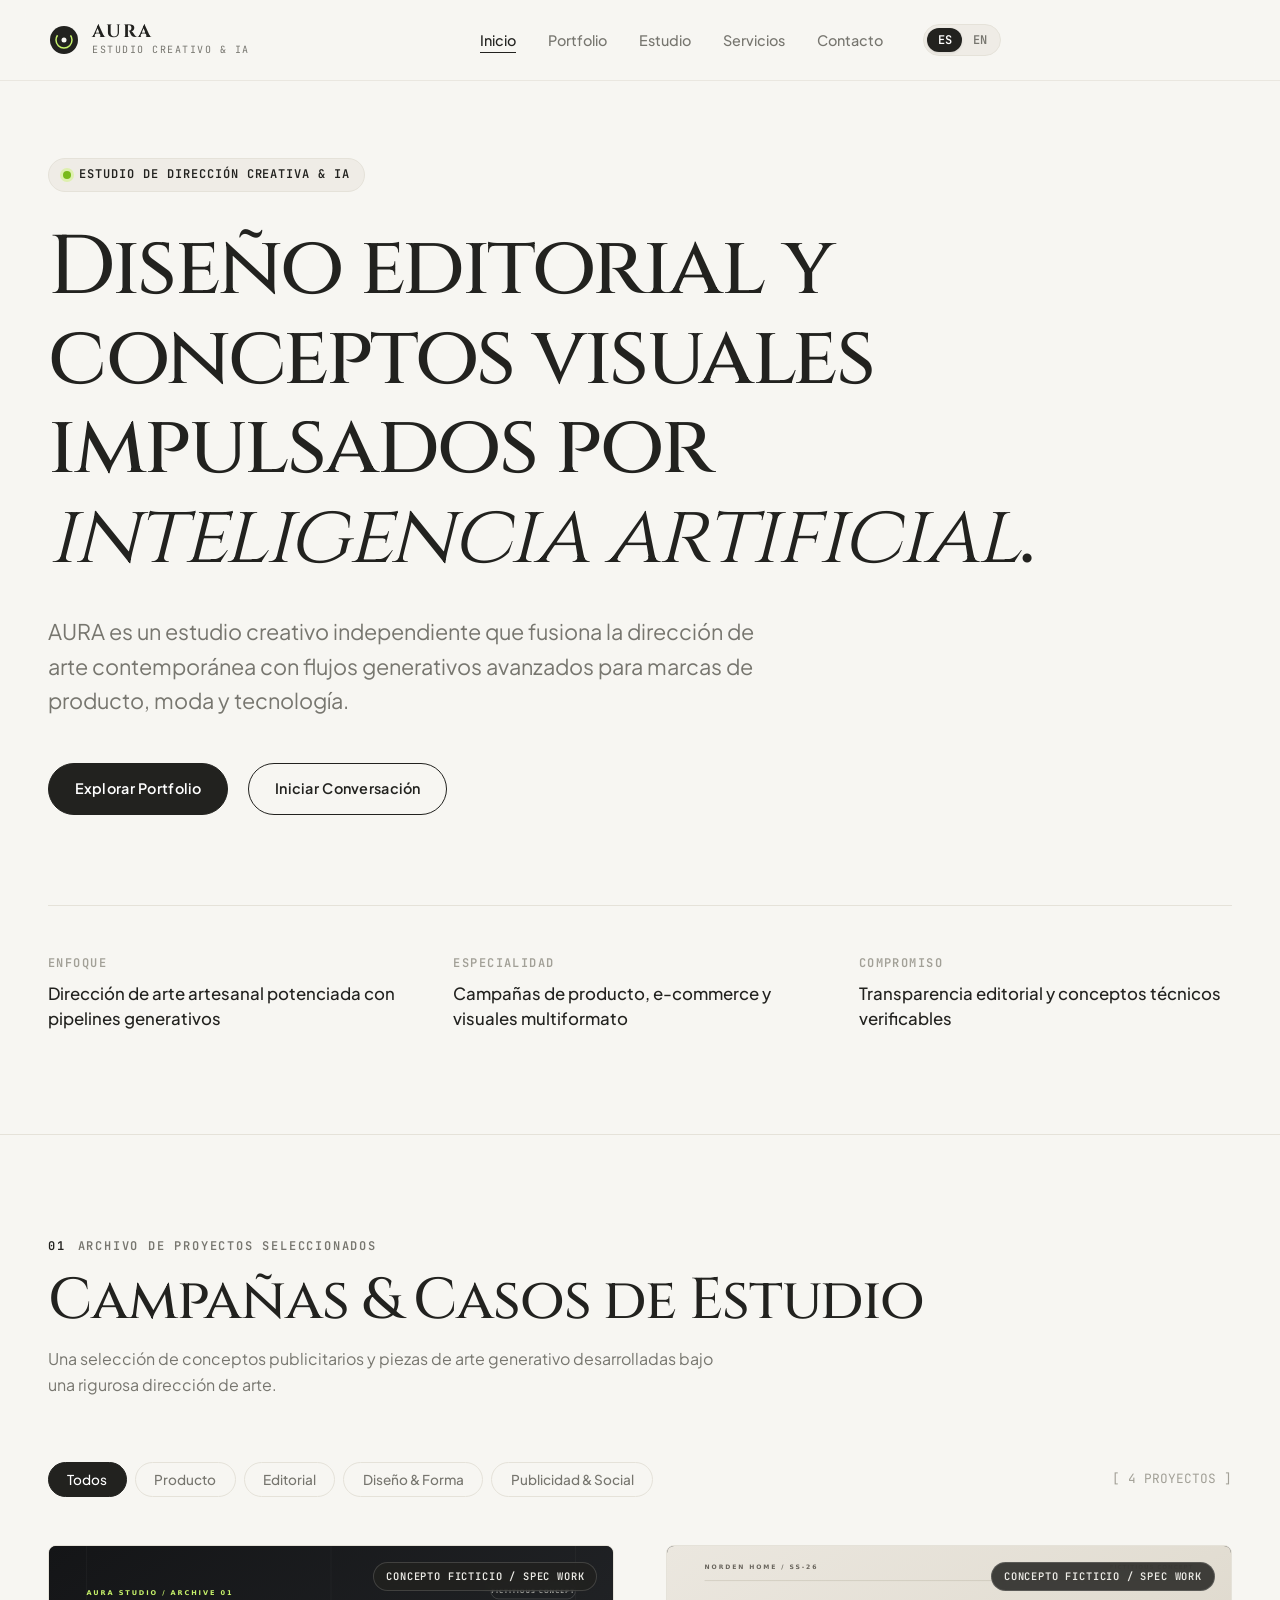
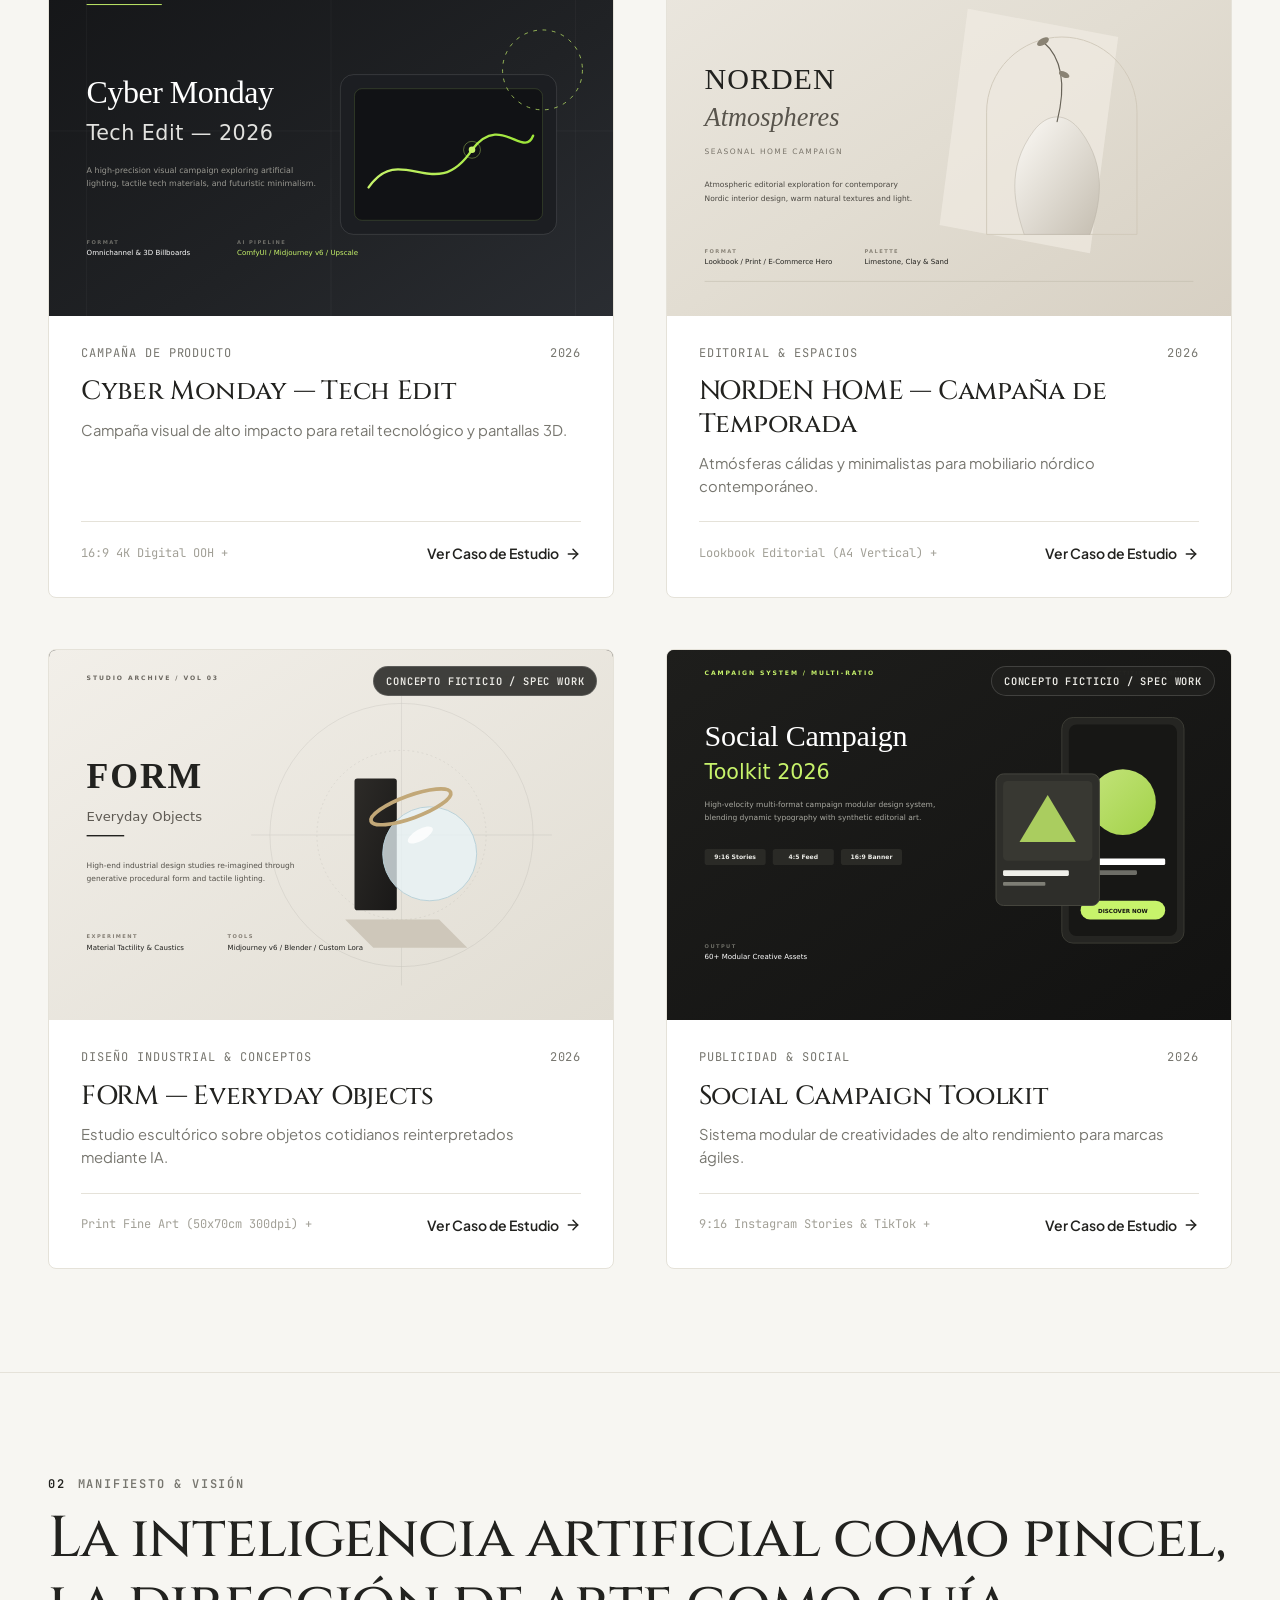
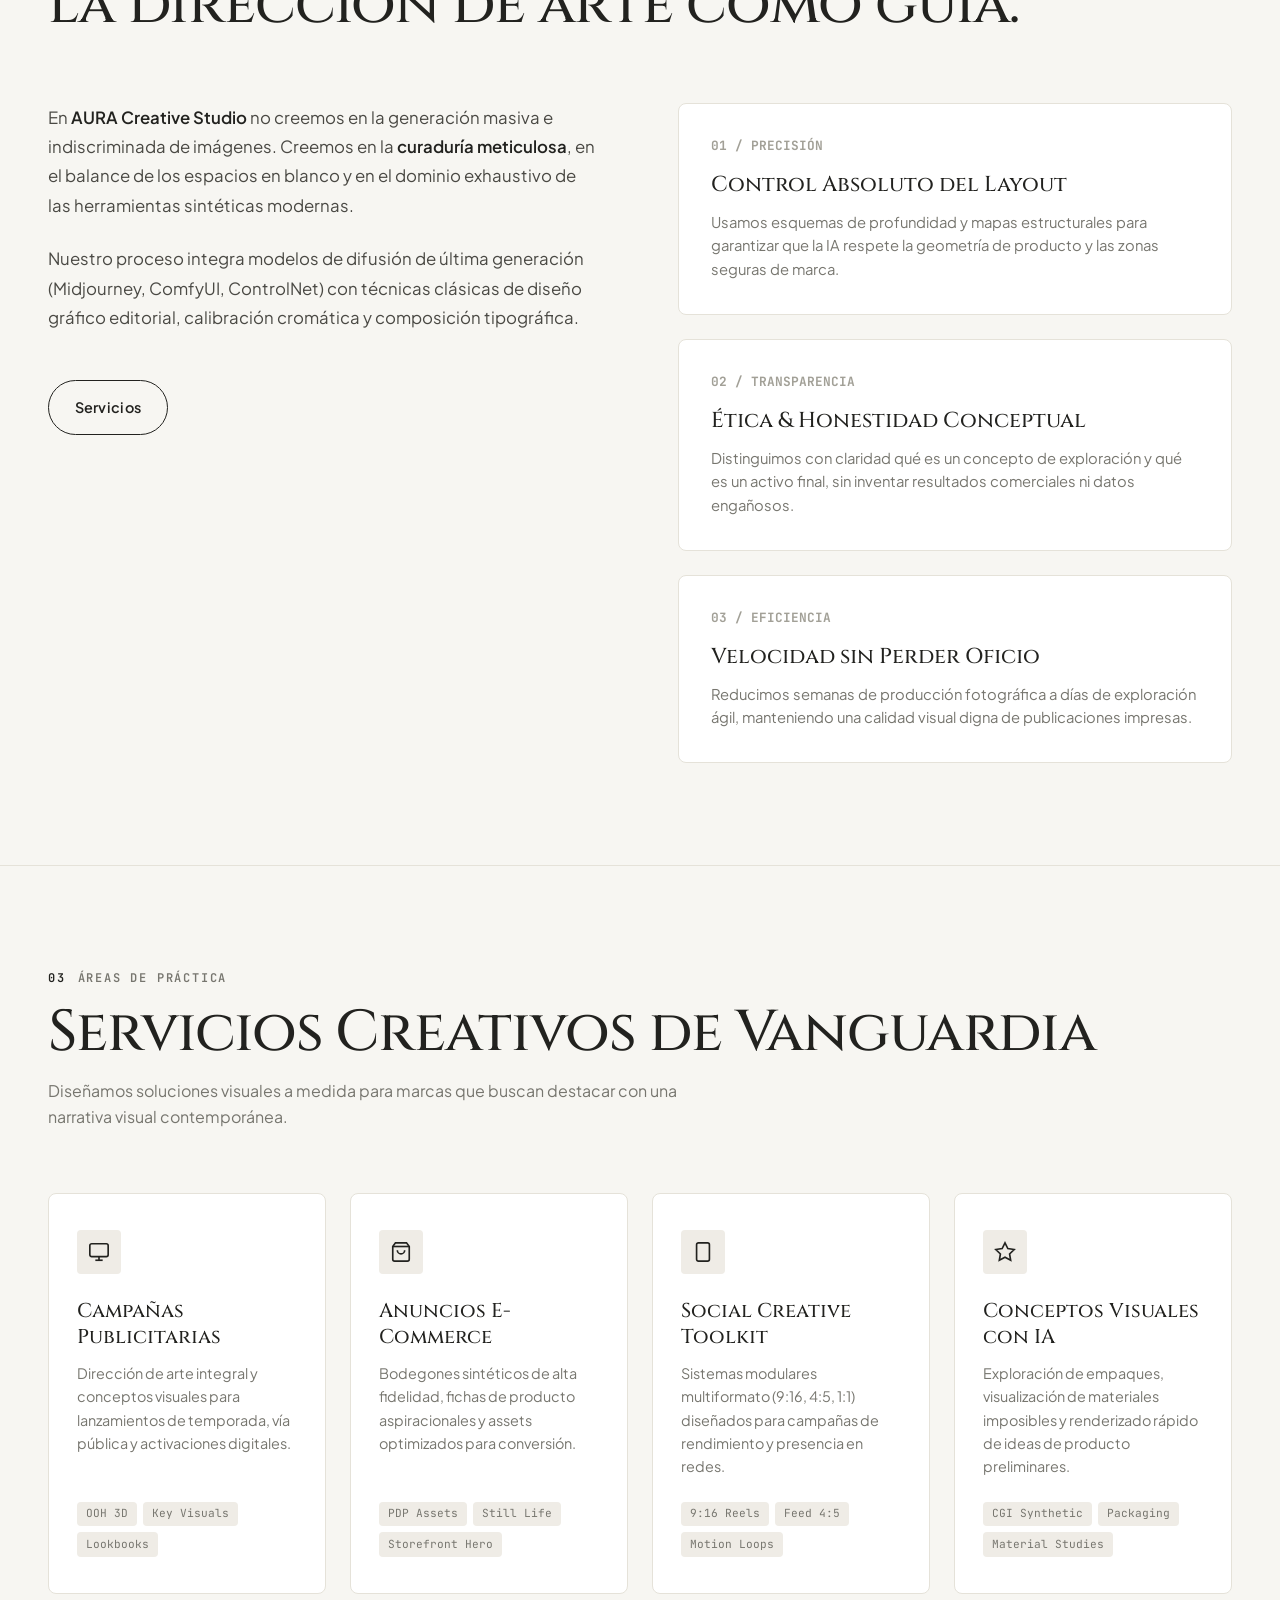
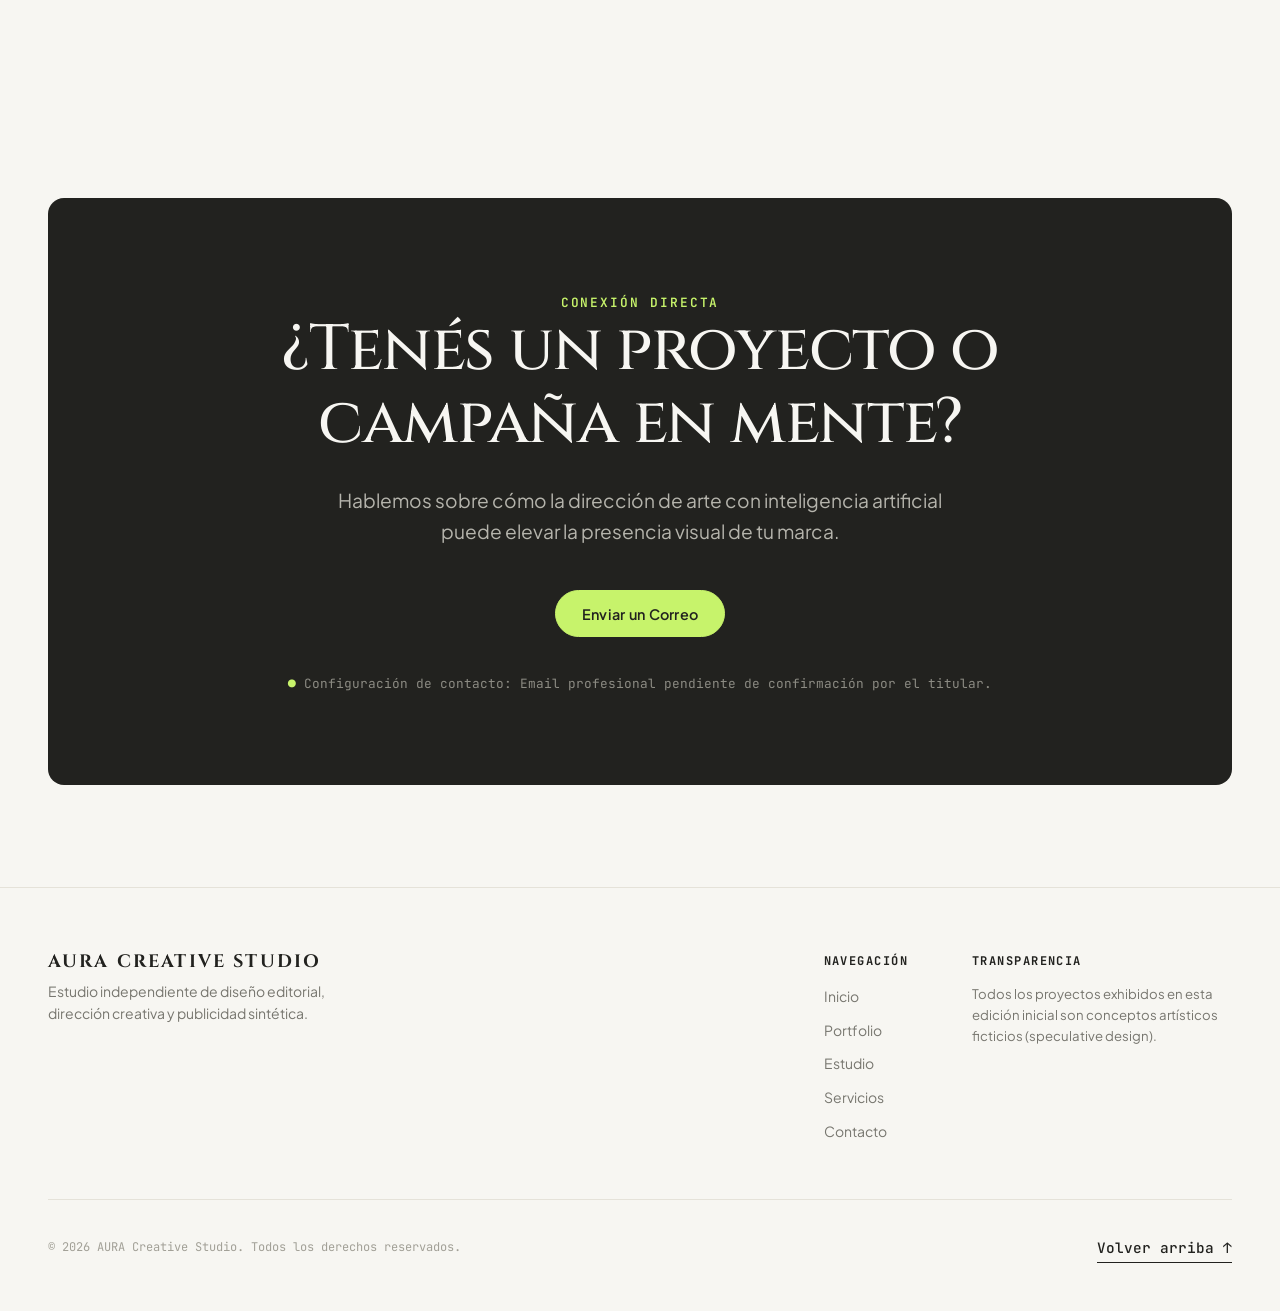
==== commit 61e68b6d: "fix(audit): unify pending contact flow, improve modal a11y and safe offline storage" ====
--- a/index.html
+++ b/index.html
@@ -12,8 +12,12 @@
   <meta property="og:type" content="website">
   <meta property="og:title" content="AURA Creative Studio — Diseño Editorial & Contenido con IA">
   <meta property="og:description" content="Estudio creativo independiente especializado en campañas visuales, e-commerce y publicidad asistida por IA.">
+  <!-- Reemplazar con URL canónica absoluta (ej. https://aura-creative.studio/public/images/projects/cyber-monday.svg) al asignar dominio -->
   <meta property="og:image" content="public/images/projects/cyber-monday.svg">
   <meta name="twitter:card" content="summary_large_image">
+  <meta name="twitter:title" content="AURA Creative Studio — Diseño Editorial & Contenido con IA">
+  <meta name="twitter:description" content="Estudio creativo independiente especializado en campañas visuales, e-commerce y publicidad asistida por IA.">
+  <meta name="twitter:image" content="public/images/projects/cyber-monday.svg">
 
   <!-- Favicon -->
   <link rel="icon" type="image/svg+xml" href="public/favicon/favicon.svg">
@@ -320,13 +324,13 @@
 
           <div class="contact-actions">
             <!-- Email button clearly configured with pending safety notice -->
-            <a href="mailto:pending-setup@aura-creative.studio" class="btn btn-accent" data-contact-btn data-i18n="contact_btn_email">
+            <button type="button" class="btn btn-accent" data-contact-btn data-i18n="contact_btn_email">
               <svg width="18" height="18" viewBox="0 0 24 24" fill="none" stroke="currentColor" stroke-width="2" aria-hidden="true">
                 <path d="M4 4h16c1.1 0 2 .9 2 2v12c0 1.1-.9 2-2 2H4c-1.1 0-2-.9-2-2V6c0-1.1.9-2 2-2z"></path>
                 <polyline points="22,6 12,13 2,6"></polyline>
               </svg>
               Enviar un Correo
-            </a>
+            </button>
           </div>
 
           <div class="contact-notice" id="contactPendingNotice">
